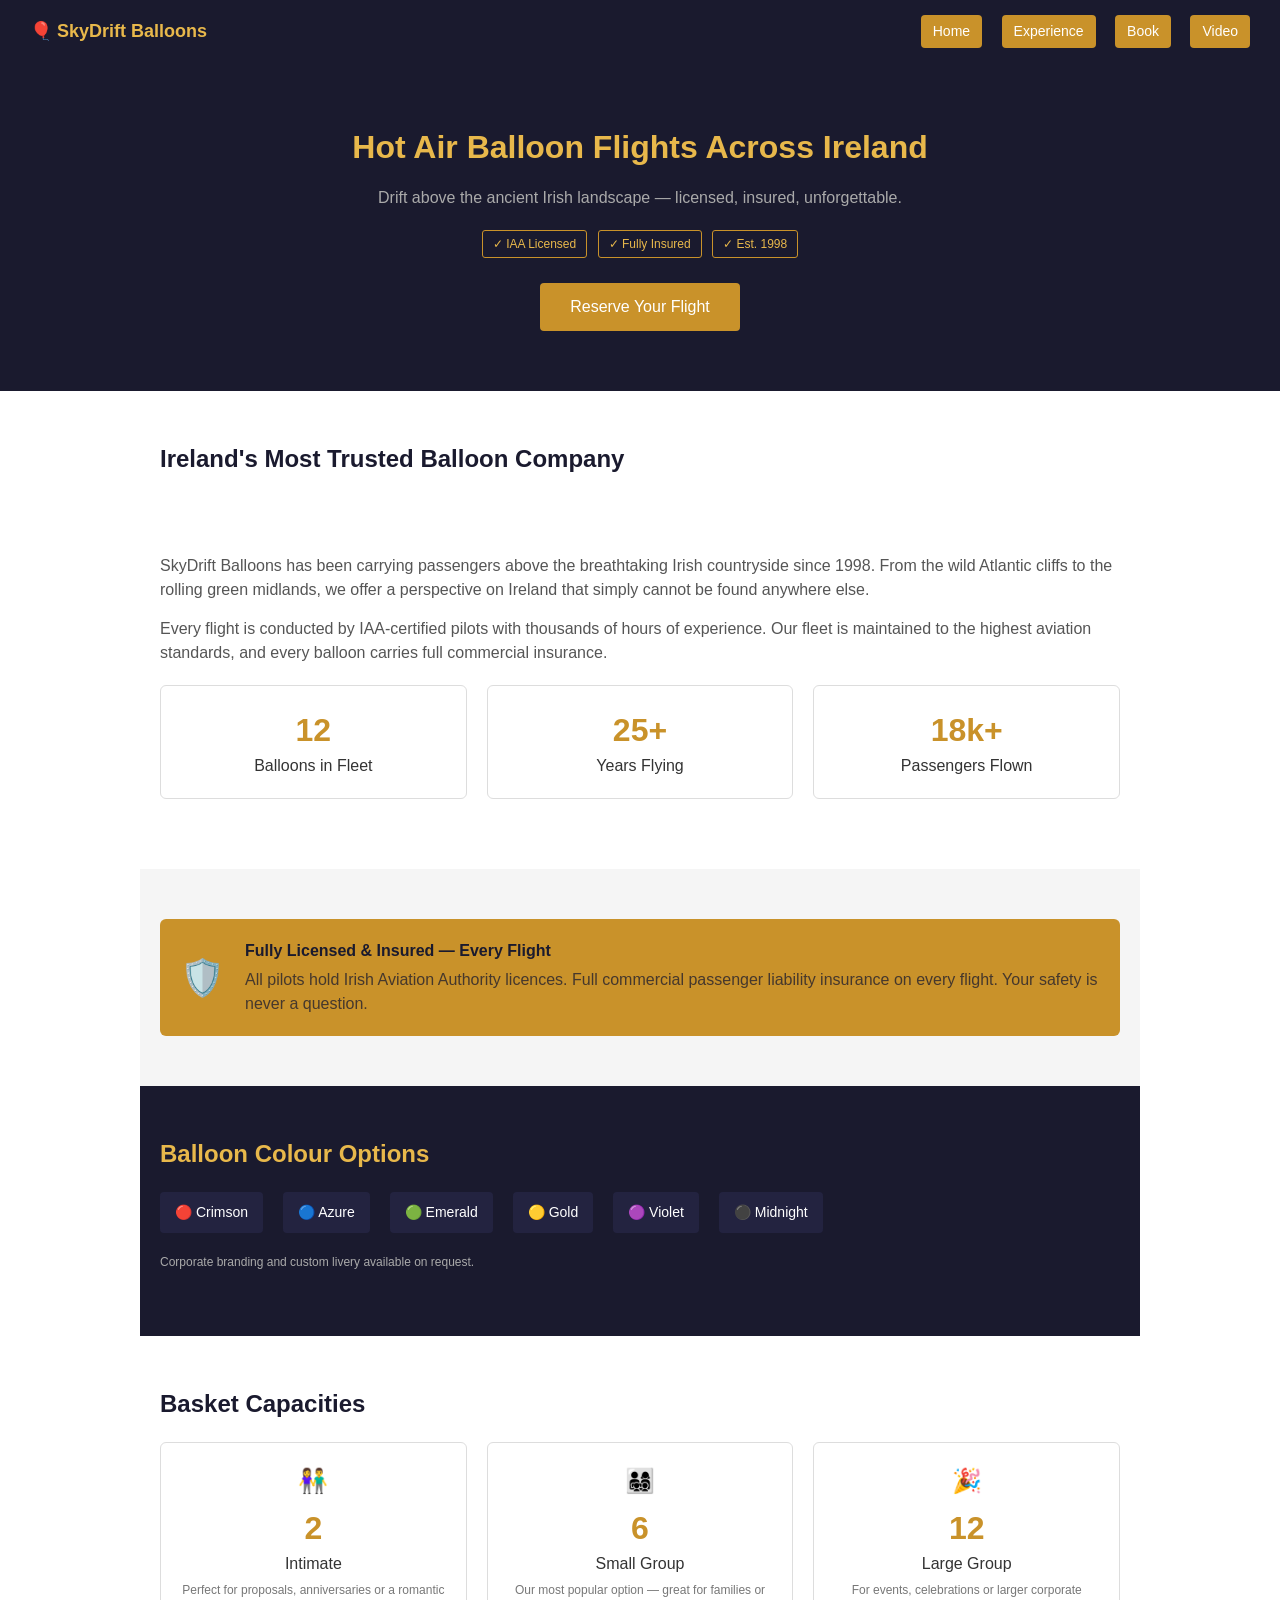
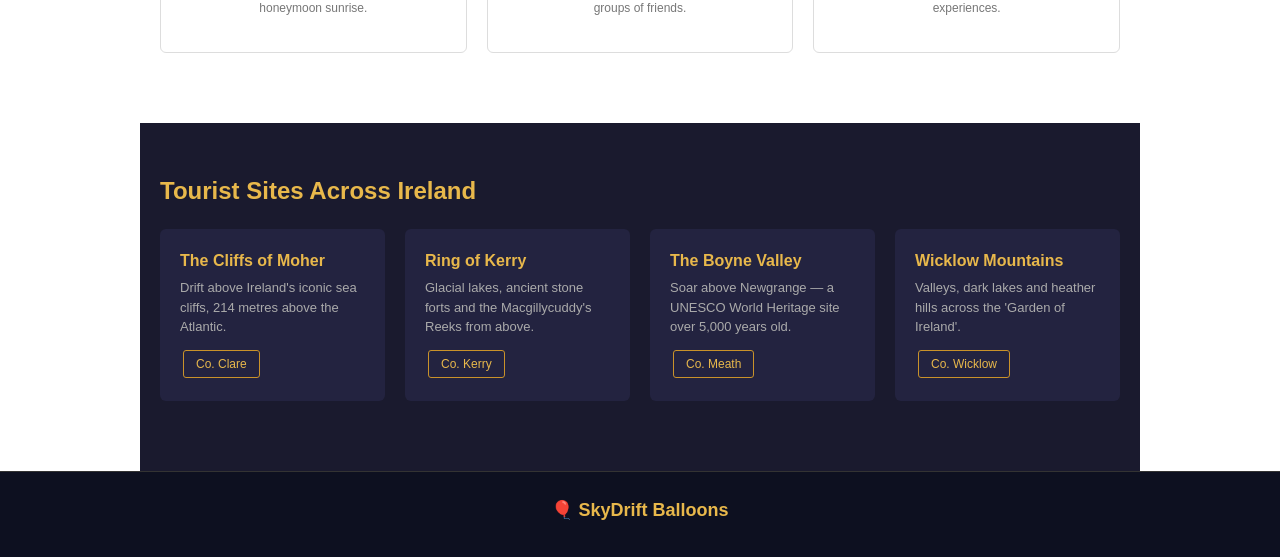
==== index.html @ 10bc1079 "create site" ====
<!DOCTYPE html>
<html lang="en">
<head>
  <meta charset="UTF-8">
  <meta name="viewport" content="width=device-width, initial-scale=1.0">
  <title>SkyDrift Balloons — Ireland</title>
  <link rel="stylesheet" href="style.css">
</head>
<body>

<div class="header">
  <div class="logo"><a href="./index.html" style="text-decoration: none; color: inherit;">🎈 SkyDrift Balloons</a></div>
  <div class="nav">
    <a href="index.html" class="btn">Home</a>
    <a href="experience.html"class="btn">Experience</a>
    <a href="book.html" class="btn">Book</a>
    <a href="video.html" class="btn">Video</a>
  </div>
</div>

<div class="hero">
  <h1>Hot Air Balloon Flights Across Ireland</h1>
  <p class="hero-text">Drift above the ancient Irish landscape — licensed, insured, unforgettable.</p>
  <div class="badges">
    <span class="badge">✓ IAA Licensed</span>
    <span class="badge">✓ Fully Insured</span>
    <span class="badge">✓ Est. 1998</span>
  </div>
  <a href="book.html" class="btn big">Reserve Your Flight</a>
</div>


<div class="section">
  <h2>Ireland's Most Trusted Balloon Company</h2><br><br><br>
  <p>SkyDrift Balloons has been carrying passengers above the breathtaking Irish countryside since 1998. From the wild Atlantic cliffs to the rolling green midlands, we offer a perspective on Ireland that simply cannot be found anywhere else.</p>
  <p>Every flight is conducted by IAA-certified pilots with thousands of hours of experience. Our fleet is maintained to the highest aviation standards, and every balloon carries full commercial insurance.</p>
  
  <div class="row">
    <div class="card">
      <div class="big-number">12</div>
      <div>Balloons in Fleet</div>
    </div>
    <div class="card">
      <div class="big-number">25+</div>
      <div>Years Flying</div>
    </div>
    <div class="card">
      <div class="big-number">18k+</div>
      <div>Passengers Flown</div>
    </div>
  </div>
</div>


<div class="section gray">
  <div class="highlight">
    <div class="big-icon">🛡️</div>
    <div>
      <h3>Fully Licensed & Insured — Every Flight</h3>
      <p>All pilots hold Irish Aviation Authority licences. Full commercial passenger liability insurance on every flight. Your safety is never a question.</p>
    </div>
  </div>
</div>


<div class="section dark">
  <h2>Balloon Colour Options</h2>
  <div class="row">
    <div class="mini-card">🔴 Crimson</div>
    <div class="mini-card">🔵 Azure</div>
    <div class="mini-card">🟢 Emerald</div>
    <div class="mini-card">🟡 Gold</div>
    <div class="mini-card">🟣 Violet</div>
    <div class="mini-card">⚫ Midnight</div>
  </div>
  <p class="note">Corporate branding and custom livery available on request.</p>
</div>


<div class="section">
  <h2>Basket Capacities</h2>
  <div class="row">
    <div class="card">
      <div class="icon">👫</div>
      <div class="big-number">2</div>
      <div>Intimate</div>
      <p class="small">Perfect for proposals, anniversaries or a romantic honeymoon sunrise.</p>
    </div>
    <div class="card">
      <div class="icon">👨‍👩‍👧‍👦</div>
      <div class="big-number">6</div>
      <div>Small Group</div>
      <p class="small">Our most popular option — great for families or groups of friends.</p>
    </div>
    <div class="card">
      <div class="icon">🎉</div>
      <div class="big-number">12</div>
      <div>Large Group</div>
      <p class="small">For events, celebrations or larger corporate experiences.</p>
    </div>
  </div>
</div>


<div class="section dark">
  <h2>Tourist Sites Across Ireland</h2>
  <div class="row">
    <div class="location-card">
      <h3>The Cliffs of Moher</h3>
      <p>Drift above Ireland's iconic sea cliffs, 214 metres above the Atlantic.</p>
      <div class="location-tag">Co. Clare</div>
    </div>
    <div class="location-card">
      <h3>Ring of Kerry</h3>
      <p>Glacial lakes, ancient stone forts and the Macgillycuddy's Reeks from above.</p>
      <div class="location-tag">Co. Kerry</div>
    </div>
    <div class="location-card">
      <h3>The Boyne Valley</h3>
      <p>Soar above Newgrange — a UNESCO World Heritage site over 5,000 years old.</p>
      <div class="location-tag">Co. Meath</div>
    </div>
    <div class="location-card">
      <h3>Wicklow Mountains</h3>
      <p>Valleys, dark lakes and heather hills across the 'Garden of Ireland'.</p>
      <div class="location-tag">Co. Wicklow</div>
    </div>
  </div>
</div>


<div class="footer">
  <div class="logo">🎈 SkyDrift Balloons</div>
</div>

</body>
</html>
---- style.css ----
* {
  margin: 0;
  padding: 0;
  box-sizing: border-box;
}

body {
  font-family: Arial, sans-serif;
  background: #fff;
  color: #333;
  line-height: 1.5;
}

:root {
  --dark: #1a1a2e;
  --gold: #c9922a;
  --light-gold: #e8b84b;
  --gray: #f5f5f5;
  --dark-gray: #232340;
  --text-gray: #555;
  --light-text: #aaa;
}

/* ===== HEADER ===== */
.header {
  background: var(--dark);
  padding: 15px 30px;
  display: flex;
  justify-content: space-between;
  align-items: center;
  position: sticky;
  top: 0;
  z-index: 10;
}

.logo {
  color: var(--light-gold);
  font-size: 18px;
  font-weight: bold;
}

.logo a {
  text-decoration: none;
  color: inherit;
}

/* ===== NAVIGATION ===== */
.nav a {
  color: #ccc;
  text-decoration: none;
  margin-left: 15px;
  font-size: 14px;
}

.nav a:hover {
  color: #fff;
}

.nav a.btn {
  background: var(--gold);
  color: #fff;
  padding: 6px 12px;
  border-radius: 4px;
}

.nav a.btn:hover {
  background: var(--light-gold);
}

/* ===== HERO SECTION ===== */
.hero {
  background: var(--dark);
  color: #fff;
  text-align: center;
  padding: 60px 20px;
}

.hero h1 {
  font-size: 32px;
  color: var(--light-gold);
  margin-bottom: 15px;
}

.hero-text {
  color: #aaa;
  font-size: 16px;
  margin-bottom: 20px;
}

.badges {
  margin-bottom: 25px;
}

.badge {
  display: inline-block;
  border: 1px solid var(--gold);
  color: var(--light-gold);
  padding: 4px 10px;
  border-radius: 3px;
  font-size: 12px;
  margin: 0 3px;
}

.btn {
  background: var(--gold);
  color: #fff;
  padding: 8px 16px;
  text-decoration: none;
  border-radius: 4px;
  display: inline-block;
  font-size: 14px;
}

.btn.big {
  padding: 12px 30px;
  font-size: 16px;
}

.btn:hover {
  background: var(--light-gold);
}

/* ===== SECTIONS ===== */
.section {
  padding: 50px 20px;
  max-width: 1000px;
  margin: 0 auto;
}

.section.gray {
  background: var(--gray);
}

.section.dark {
  background: var(--dark);
}

.section.dark h2 {
  color: var(--light-gold);
}

.section.dark p {
  color: var(--light-text);
}

h2 {
  font-size: 24px;
  color: var(--dark);
  margin-bottom: 5px;
}

h3 {
  font-size: 16px;
  margin-bottom: 5px;
}

p {
  color: var(--text-gray);
  margin-bottom: 15px;
}

.note {
  font-size: 12px;
  color: var(--light-text);
  margin-top: 10px;
}

/* ===== GRID ===== */
.row {
  display: flex;
  gap: 20px;
  flex-wrap: wrap;
  margin: 20px 0;
}

/* ===== CARDS ===== */
.card {
  flex: 1;
  min-width: 150px;
  border: 1px solid #ddd;
  border-radius: 6px;
  padding: 20px;
  background: #fff;
  text-align: center;
}

.big-number {
  font-size: 32px;
  color: var(--gold);
  font-weight: bold;
  display: block;
}

.icon {
  font-size: 24px;
  margin-bottom: 5px;
  display: block;
}

.small {
  font-size: 12px;
  color: #777;
  margin-top: 5px;
}

/* ===== MINI CARDS (Colors) ===== */
.mini-card {
  background: var(--dark-gray);
  color: #fff;
  padding: 10px 15px;
  border-radius: 4px;
  font-size: 14px;
  min-width: 80px;
  text-align: center;
}

/* ===== LOCATION CARDS ===== */
.location-card {
  flex: 1;
  min-width: 180px;
  background: var(--dark-gray);
  border-radius: 6px;
  padding: 20px;
}

.location-card h3 {
  color: var(--light-gold);
  font-size: 16px;
  margin-bottom: 5px;
}

.location-card p {
  color: var(--light-text);
  font-size: 13px;
  margin-bottom: 10px;
}

.location-tag {
  display: inline-block;
  border: 1px solid var(--gold);
  color: var(--light-gold);
  padding: 4px 12px;
  border-radius: 3px;
  font-size: 12px;
  margin: 3px;
}

/* ===== AWARD CARDS ===== */
.award-card {
  flex: 1;
  min-width: 150px;
  background: var(--dark-gray);
  border-radius: 6px;
  padding: 20px;
  text-align: center;
}

.award-card h3 {
  color: var(--light-gold);
  font-size: 15px;
}

.award-card p {
  color: var(--light-text);
  font-size: 12px;
}

/* ===== HIGHLIGHT ===== */
.highlight {
  background: var(--gold);
  border-radius: 6px;
  padding: 20px;
  display: flex;
  align-items: center;
  gap: 20px;
}

.big-icon {
  font-size: 36px;
  flex-shrink: 0;
}

.highlight h3 {
  color: var(--dark);
  margin-bottom: 5px;
}

.highlight p {
  color: rgba(26, 26, 46, 0.75);
  margin: 0;
}

/* ===== TIMELINE ===== */
.timeline {
  margin-top: 20px;
}

.timeline-item {
  display: flex;
  gap: 20px;
  padding: 15px 0;
  border-bottom: 1px solid #ddd;
}

.timeline-item .year {
  font-size: 22px;
  color: var(--gold);
  font-weight: bold;
  min-width: 65px;
}

.timeline-item h4 {
  font-size: 14px;
  color: var(--dark);
  margin-bottom: 4px;
}

.timeline-item p {
  font-size: 13px;
  margin: 0;
}

/* ===== TESTIMONIALS ===== */
.testimonial {
  flex: 1;
  min-width: 200px;
  border-left: 3px solid var(--gold);
  padding: 15px;
  background: #fff;
}

.stars {
  color: var(--gold);
  margin-bottom: 5px;
}

.testimonial p {
  font-style: italic;
  font-size: 13px;
  margin-bottom: 8px;
}

.testimonial .author {
  font-size: 11px;
  text-transform: uppercase;
  letter-spacing: 1px;
  color: var(--gold);
}

/* ===== MEDIA GALLERY (video.html) ===== */
.media-full {
  display: grid;
  grid-template-columns: repeat(auto-fit, minmax(300px, 1fr));
  gap: 30px;
  margin: 40px 0;
}

.media-card {
  background: #fff;
  border: 1px solid #ddd;
  border-radius: 8px;
  overflow: hidden;
  transition: transform 0.3s;
}

.media-card:hover {
  transform: translateY(-5px);
  box-shadow: 0 5px 15px rgba(0,0,0,0.1);
}

.media-preview {
  height: 200px;
  background: var(--dark-gray);
  position: relative;
}

.media-preview iframe,
.media-preview video {
  width: 100%;
  height: 100%;
  object-fit: cover;
}

.media-info {
  padding: 20px;
}

.media-info h3 {
  margin-bottom: 8px;
  color: var(--dark);
}

.media-info p {
  font-size: 13px;
  color: var(--text-gray);
  margin: 0;
}

/* ===== FOOTER ===== */
.footer {
  background: #0d1020;
  text-align: center;
  padding: 25px;
  border-top: 1px solid #333;
}

.footer .logo {
  margin-bottom: 8px;
  color: var(--light-gold);
}
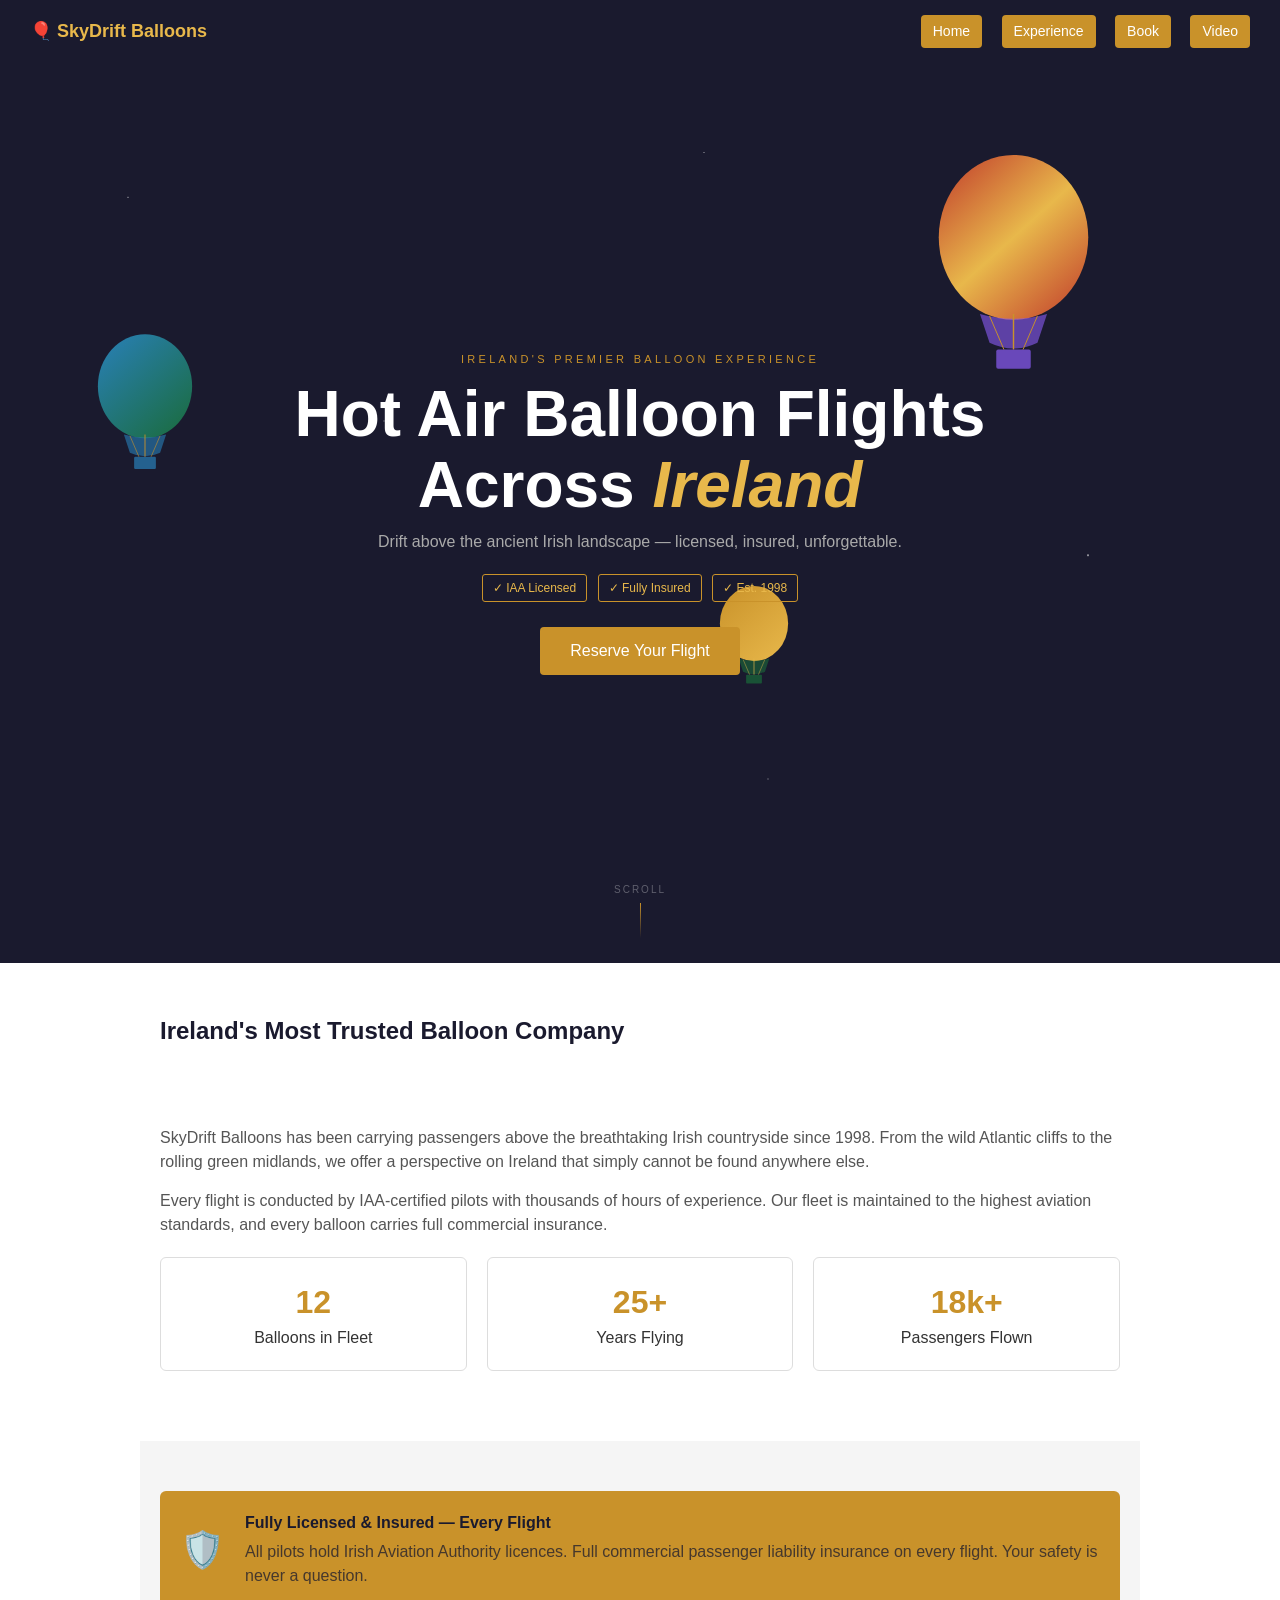
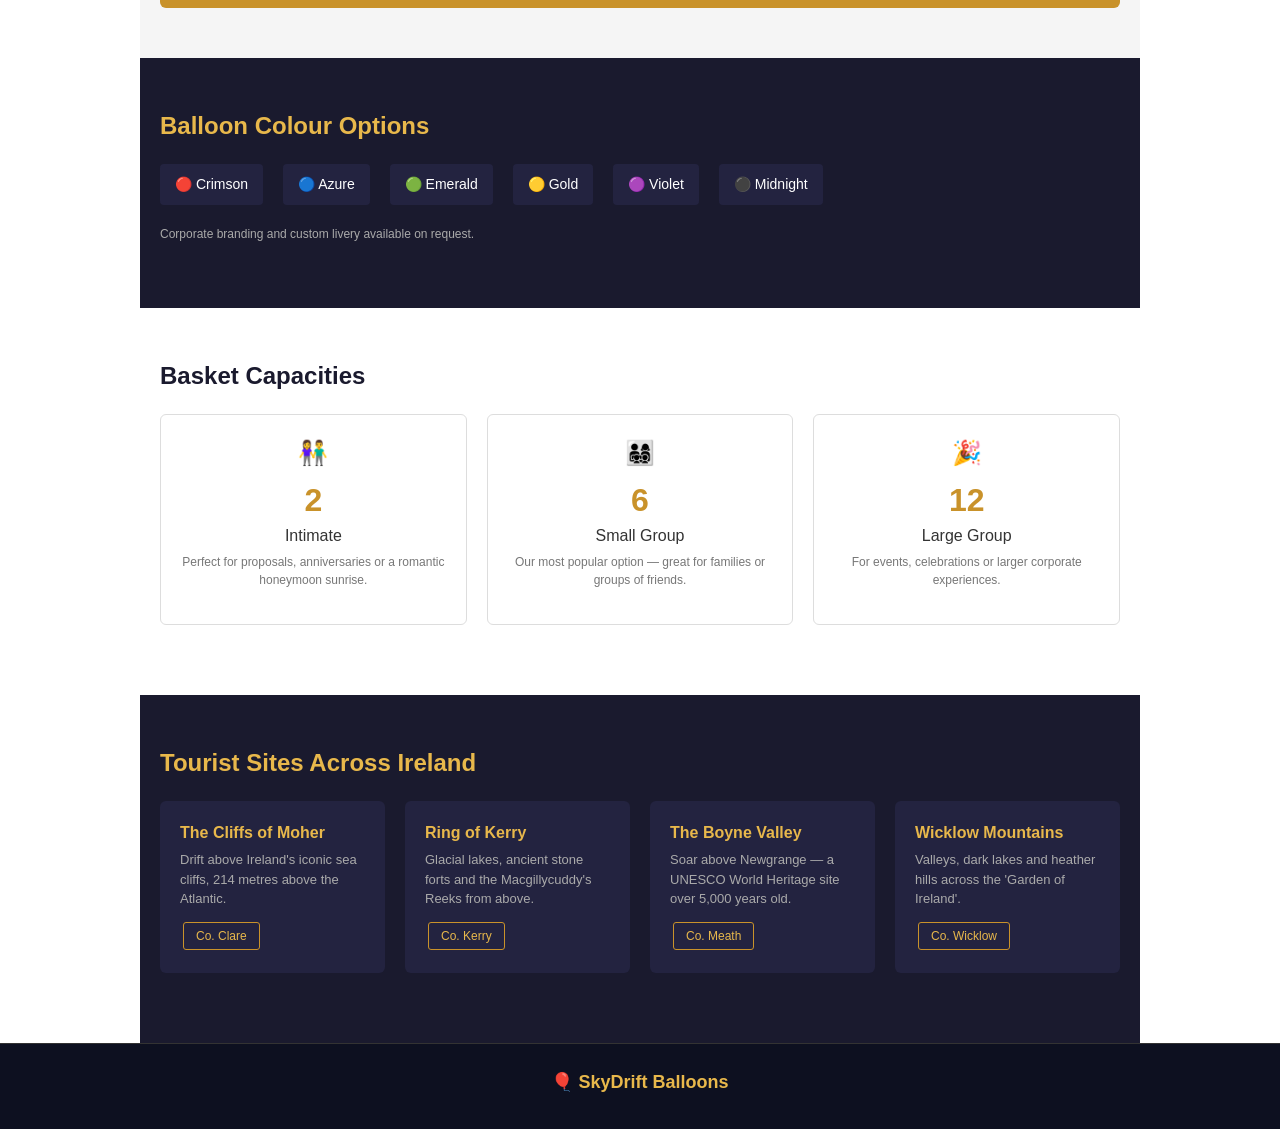
==== commit cc062412: "add baloon" ====
--- a/index.html
+++ b/index.html
@@ -18,17 +18,70 @@
   </div>
 </div>
 
-<div class="hero">
-  <h1>Hot Air Balloon Flights Across Ireland</h1>
-  <p class="hero-text">Drift above the ancient Irish landscape — licensed, insured, unforgettable.</p>
-  <div class="badges">
-    <span class="badge">✓ IAA Licensed</span>
-    <span class="badge">✓ Fully Insured</span>
-    <span class="badge">✓ Est. 1998</span>
+<section class="hero">
+  <div class="stars"></div>
+
+
+  <svg class="balloon-float" width="175" height="230" viewBox="0 0 180 240" fill="none">
+    <ellipse cx="90" cy="88" rx="78" ry="86" fill="url(#b1g)"/>
+    <path d="M55 168 Q90 178 125 168 L115 198 Q90 210 65 198 Z" fill="#8B5CF6" opacity="0.6"/>
+    <line x1="90" y1="168" x2="90" y2="205" stroke="#c9922a" stroke-width="1.5"/>
+    <line x1="65" y1="170" x2="80" y2="205" stroke="#c9922a" stroke-width="1"/>
+    <line x1="115" y1="170" x2="100" y2="205" stroke="#c9922a" stroke-width="1"/>
+    <rect x="72" y="205" width="36" height="20" rx="2" fill="#8B5CF6" opacity="0.7"/>
+    <defs>
+      <linearGradient id="b1g" x1="12" y1="2" x2="168" y2="174" gradientUnits="userSpaceOnUse">
+        <stop offset="0%" stop-color="#c0392b"/>
+        <stop offset="50%" stop-color="#e8b84b"/>
+        <stop offset="100%" stop-color="#c0392b"/>
+      </linearGradient>
+    </defs>
+  </svg>
+
+  <svg class="balloon-float" width="110" height="145" viewBox="0 0 180 240" fill="none">
+    <ellipse cx="90" cy="88" rx="78" ry="86" fill="url(#b2g)"/>
+    <path d="M55 168 Q90 178 125 168 L115 198 Q90 210 65 198 Z" fill="#2980b9" opacity="0.6"/>
+    <line x1="90" y1="168" x2="90" y2="205" stroke="#c9922a" stroke-width="1.5"/>
+    <line x1="65" y1="170" x2="80" y2="205" stroke="#c9922a" stroke-width="1"/>
+    <line x1="115" y1="170" x2="100" y2="205" stroke="#c9922a" stroke-width="1"/>
+    <rect x="72" y="205" width="36" height="20" rx="2" fill="#2980b9" opacity="0.7"/>
+    <defs>
+      <linearGradient id="b2g" x1="12" y1="2" x2="168" y2="174" gradientUnits="userSpaceOnUse">
+        <stop offset="0%" stop-color="#2980b9"/>
+        <stop offset="100%" stop-color="#1a6b3a"/>
+      </linearGradient>
+    </defs>
+  </svg>
+
+  <svg class="balloon-float" width="80" height="105" viewBox="0 0 180 240" fill="none">
+    <ellipse cx="90" cy="88" rx="78" ry="86" fill="url(#b3g)"/>
+    <path d="M55 168 Q90 178 125 168 L115 198 Q90 210 65 198 Z" fill="#1a6b3a" opacity="0.6"/>
+    <line x1="90" y1="168" x2="90" y2="205" stroke="#e8b84b" stroke-width="1.5"/>
+    <line x1="65" y1="170" x2="80" y2="205" stroke="#e8b84b" stroke-width="1"/>
+    <line x1="115" y1="170" x2="100" y2="205" stroke="#e8b84b" stroke-width="1"/>
+    <rect x="72" y="205" width="36" height="20" rx="2" fill="#1a6b3a" opacity="0.7"/>
+    <defs>
+      <linearGradient id="b3g" x1="12" y1="2" x2="168" y2="174" gradientUnits="userSpaceOnUse">
+        <stop offset="0%" stop-color="#c9922a"/>
+        <stop offset="100%" stop-color="#e8b84b"/>
+      </linearGradient>
+    </defs>
+  </svg>
+
+  <div class="hero-content">
+    <p class="hero-eyebrow">Ireland's Premier Balloon Experience</p>
+    <h1 class="hero-title">Hot Air Balloon Flights<br>Across <em>Ireland</em></h1>
+    <p class="hero-sub">Drift above the ancient Irish landscape — licensed, insured, unforgettable.</p>
+    <div class="hero-badges">
+      <span class="badge">✓ IAA Licensed</span>
+      <span class="badge">✓ Fully Insured</span>
+      <span class="badge">✓ Est. 1998</span>
+    </div>
+    <a href="book.html" class="hero-btn big">Reserve Your Flight</a>
   </div>
-  <a href="book.html" class="btn big">Reserve Your Flight</a>
-</div>
 
+  <div class="scroll-hint">Scroll</div>
+</section>
 
 <div class="section">
   <h2>Ireland's Most Trusted Balloon Company</h2><br><br><br>
--- a/style.css
+++ b/style.css
@@ -72,19 +72,133 @@
   background: var(--dark);
   color: #fff;
   text-align: center;
-  padding: 60px 20px;
-}
-
-.hero h1 {
-  font-size: 32px;
+  position: relative;
+  overflow: hidden;
+  min-height: 100vh;          
+  display: flex;
+  align-items: center;
+  justify-content: center;
+}
+
+
+.hero--small {
+  min-height: 38vh;           
+  padding: 40px 20px;
+}
+
+.hero--small .balloon-float:nth-of-type(1) { top: 8%;  right: 8%; }
+.hero--small .balloon-float:nth-of-type(2) { top: 20%; left: 5%; }
+.hero--small .balloon-float:nth-of-type(3) { top: 50%; right: 30%; }
+
+.stars {
+  position: absolute;
+  inset: 0;
+  background-image:
+    radial-gradient(1px 1px at 10% 15%, rgba(255,255,255,0.7) 0%, transparent 100%),
+    radial-gradient(1px 1px at 30% 40%, rgba(255,255,255,0.5) 0%, transparent 100%),
+    radial-gradient(1px 1px at 55% 10%, rgba(255,255,255,0.6) 0%, transparent 100%),
+    radial-gradient(1px 1px at 75% 25%, rgba(255,255,255,0.4) 0%, transparent 100%),
+    radial-gradient(1.5px 1.5px at 85% 55%, rgba(255,255,255,0.8) 0%, transparent 100%),
+    radial-gradient(1px 1px at 60% 80%, rgba(255,255,255,0.5) 0%, transparent 100%);
+  pointer-events: none;
+}
+
+.balloon-float {
+  position: absolute;
+  animation: floatUp 7s ease-in-out infinite;
+  pointer-events: none;
+}
+
+.balloon-float:nth-of-type(1) { right: 14%; top: 10%; }
+.balloon-float:nth-of-type(2) { left: 7%;  top: 30%; animation-delay: -3s; animation-duration: 9s; }
+.balloon-float:nth-of-type(3) { right: 38%; top: 58%; animation-delay: -5s; animation-duration: 8s; }
+
+@keyframes floatUp {
+  0%, 100% { transform: translateY(0); }
+  50%       { transform: translateY(-20px); }
+}
+
+.hero-content {
+  position: relative;
+  z-index: 2;
+  animation: fadeUp 1.2s ease both;
+}
+
+@keyframes fadeUp {
+  from { opacity: 0; transform: translateY(30px); }
+  to   { opacity: 1; transform: translateY(0); }
+}
+
+.hero-eyebrow {
+  font-size: 11px;
+  letter-spacing: 0.3em;
+  text-transform: uppercase;
+  color: var(--gold);
+  margin-bottom: 12px;
+}
+
+.hero-title {
+  font-size: clamp(2.2rem, 6vw, 4rem);
+  color: #fff;
+  font-weight: 700;
+  line-height: 1.1;
+  margin-bottom: 10px;
+}
+
+.hero-title em {
+  font-style: italic;
   color: var(--light-gold);
-  margin-bottom: 15px;
-}
-
-.hero-text {
+}
+
+.hero-sub {
+  font-size: 16px;
   color: #aaa;
+  margin-bottom: 20px;
+}
+
+.hero-badges {
+  margin-bottom: 25px;
+}
+
+.hero-btn {
+  background: var(--gold);
+  color: #fff;
+  padding: 12px 30px;
+  text-decoration: none;
+  border-radius: 4px;
+  display: inline-block;
   font-size: 16px;
-  margin-bottom: 20px;
+  transition: background 0.3s;
+}
+
+.hero-btn:hover { background: var(--light-gold); }
+
+.scroll-hint {
+  position: absolute;
+  bottom: 25px;
+  left: 50%;
+  transform: translateX(-50%);
+  font-size: 10px;
+  letter-spacing: 0.2em;
+  text-transform: uppercase;
+  color: rgba(255,255,255,0.3);
+  display: flex;
+  flex-direction: column;
+  align-items: center;
+  gap: 6px;
+  animation: scrollBounce 2.5s ease infinite;
+}
+
+.scroll-hint::after {
+  content: '';
+  width: 1px;
+  height: 35px;
+  background: linear-gradient(to bottom, var(--gold), transparent);
+}
+
+@keyframes scrollBounce {
+  0%, 100% { transform: translateX(-50%) translateY(0); }
+  50%       { transform: translateX(-50%) translateY(7px); }
 }
 
 .badges {
@@ -245,6 +359,273 @@
   margin: 3px;
 }
 
+/* BOOKING MODAL */
+    
+      .modal-overlay {
+        display: none;
+        position: fixed;
+        top: 0;
+        left: 0;
+        width: 100%;
+        height: 100%;
+        background: rgba(0,0,0,0.7);
+        z-index: 999;
+      }
+    
+
+    .modal-window {
+      display: none;
+      position: fixed;
+      top: 50%;
+      left: 50%;
+      transform: translate(-50%, -50%);
+      background: white;
+      padding: 40px;
+      border-radius: 8px;
+      box-shadow: 0 10px 30px rgba(0,0,0,0.3);
+      z-index: 1000;
+      text-align: center;
+      min-width: 300px;
+      border-top: 5px solid var(--gold);
+    }
+    
+
+        .modal-window:target {
+      display: block;
+    }
+
+    .modal-window:target ~ .modal-overlay {
+      display: block;
+    }
+
+    .modal-window h2 {
+      color: var(--dark);
+      margin-bottom: 15px;
+    }
+
+    .modal-window p {
+      color: var(--text-gray);
+      margin-bottom: 25px;
+    }
+
+    .modal-close {
+      background: var(--gold);
+      color: white;
+      border: none;
+      padding: 10px 25px;
+      border-radius: 4px;
+      cursor: pointer;
+      font-size: 14px;
+      text-decoration: none;
+      display: inline-block;
+    }
+
+    .modal-close:hover {
+      background: var(--light-gold);
+    }
+    
+    .open-modal {
+      background: var(--gold);
+      color: white;
+      padding: 10px 20px;
+      border: none;
+      border-radius: 4px;
+      cursor: pointer;
+    }
+
+/* BOKKING PAGE STYLES */
+
+.book-layout {
+  display: flex;
+  gap: 30px;
+  align-items: flex-start;
+  flex-wrap: wrap;
+  margin-bottom: 30px;
+}
+
+.form-container {
+  flex: 2;
+  min-width: 300px;
+}
+
+.sidebar {
+  flex: 1;
+  min-width: 250px;
+  display: flex;
+  flex-direction: column;
+  gap: 20px;
+}
+
+.form-box {
+  border: 1px solid #ddd;
+  border-radius: 6px;
+  padding: 30px;
+  background: #fff;
+}
+
+.form-box h3 {
+  font-size: 18px;
+  color: var(--dark);
+  margin-bottom: 20px;
+}
+
+.form-row {
+  display: flex;
+  gap: 15px;
+  flex-wrap: wrap;
+  margin-bottom: 15px;
+}
+
+.form-field {
+  flex: 1;
+  min-width: 140px;
+}
+
+.form-field label {
+  display: block;
+  font-size: 11px;
+  text-transform: uppercase;
+  letter-spacing: 1px;
+  color: #999;
+  margin-bottom: 5px;
+}
+
+.form-field input,
+.form-field select,
+.form-field textarea {
+  width: 100%;
+  padding: 8px 10px;
+  border: 1px solid #ddd;
+  border-radius: 4px;
+  font-size: 14px;
+}
+
+.form-field textarea {
+  height: 80px;
+  resize: none;
+}
+
+.form-field input:focus,
+.form-field select:focus,
+.form-field textarea:focus {
+  border-color: var(--gold);
+  outline: none;
+}
+
+.checkbox-label {
+  display: block;
+  font-size: 11px;
+  text-transform: uppercase;
+  letter-spacing: 1px;
+  color: #999;
+  margin-bottom: 8px;
+}
+
+.checkbox-group {
+  display: flex;
+  gap: 10px;
+  flex-wrap: wrap;
+  margin-bottom: 15px;
+}
+
+.checkbox-item {
+  display: flex;
+  align-items: center;
+  gap: 5px;
+  border: 1px solid #ddd;
+  border-radius: 4px;
+  padding: 8px 12px;
+  cursor: pointer;
+  font-size: 13px;
+}
+
+.checkbox-item input {
+  margin-right: 3px;
+}
+
+.submit-btn {
+  width: 100%;
+  background: var(--gold);
+  color: #fff;
+  padding: 12px;
+  border: none;
+  border-radius: 4px;
+  font-size: 14px;
+  text-transform: uppercase;
+  letter-spacing: 1px;
+  cursor: pointer;
+  margin-top: 10px;
+}
+
+.submit-btn:hover {
+  background: var(--light-gold);
+}
+
+/* BOOKING SIDEBAR */
+.info-card {
+  border: 1px solid #ddd;
+  border-radius: 6px;
+  padding: 20px;
+  background: #fff;
+}
+
+.info-card h4 {
+  font-size: 14px;
+  color: var(--dark);
+  padding-bottom: 10px;
+  border-bottom: 1px solid #eee;
+  margin-bottom: 10px;
+}
+
+.info-row {
+  display: flex;
+  justify-content: space-between;
+  padding: 6px 0;
+  border-bottom: 1px solid #f5f5f5;
+  font-size: 13px;
+}
+
+.info-row span:last-child {
+  color: var(--gold);
+  font-weight: bold;
+}
+
+.limit-item {
+  padding: 6px 0;
+  border-bottom: 1px solid #f5f5f5;
+  font-size: 13px;
+}
+
+.limit-item::before {
+  content: "— ";
+  color: var(--gold);
+}
+
+/* BOOKING MAP */
+.map-card {
+  background: var(--dark);
+  border-radius: 6px;
+  padding: 30px 20px;
+  text-align: center;
+  margin-top: 20px;
+}
+
+.map-icon {
+  font-size: 32px;
+}
+
+.map-card h4 {
+  color: #fff;
+  font-size: 18px;
+  margin: 10px 0 5px;
+}
+
+.map-card p {
+  color: var(--light-text);
+  font-size: 13px;
+  margin-bottom: 15px;
+}
+
 /* ===== AWARD CARDS ===== */
 .award-card {
   flex: 1;
